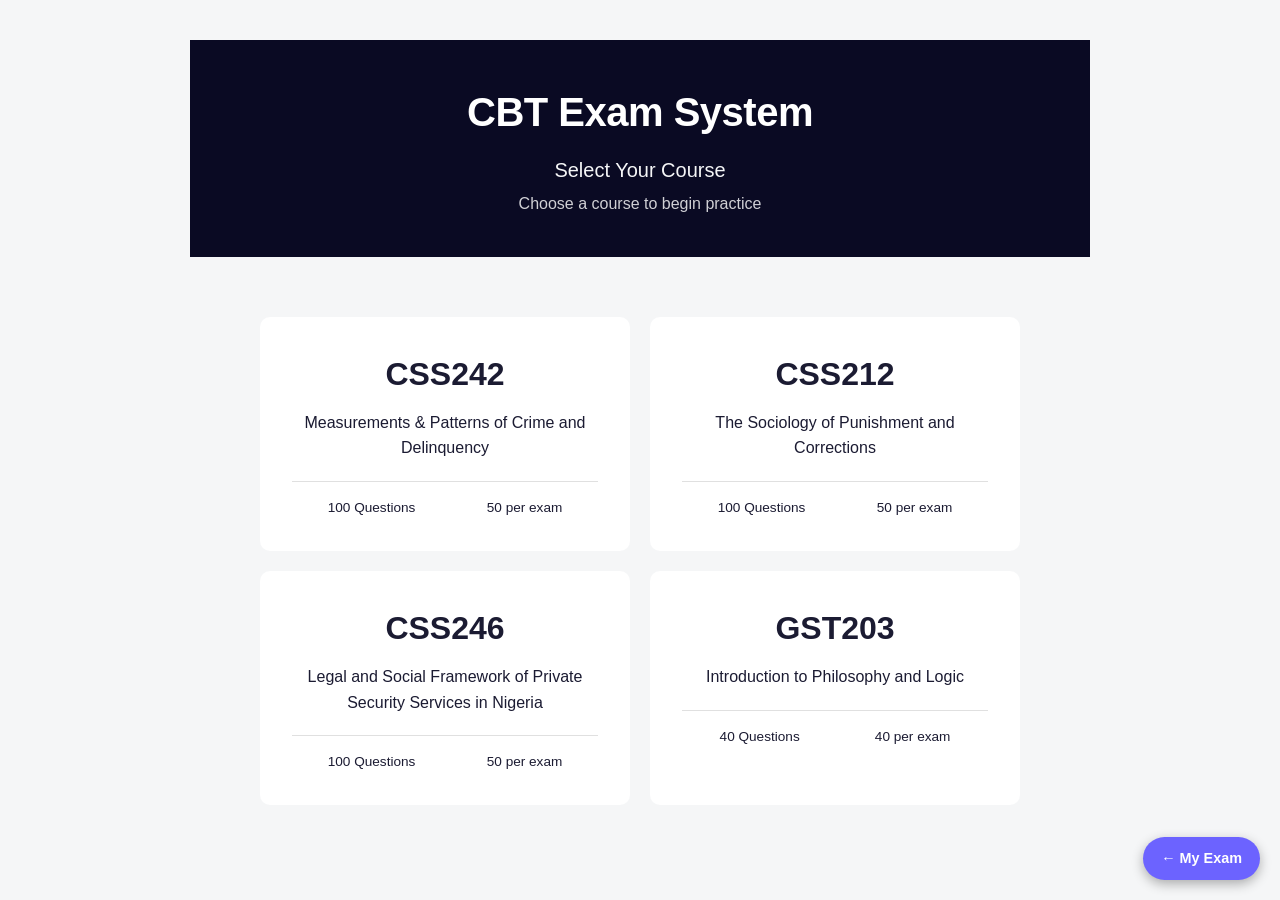
==== FriendExam/index.html @ 6a7817e3 "Add FriendExam subfolder with cross-links" ====
<!DOCTYPE html>
<html lang="en">
<head>
    <meta charset="UTF-8">
    <meta name="viewport" content="width=device-width, initial-scale=1.0">
    <title>CBT Exam System</title>
    <link rel="stylesheet" href="styles.css">
</head>
<body>
    <!-- Course Selection Screen -->
    <div id="courseSelectionScreen" class="screen active">
        <div class="container">
            <div class="header">
                <h1>CBT Exam System</h1>
                <p class="subtitle">Select Your Course</p>
                <p class="course-info">Choose a course to begin practice</p>
            </div>
            
            <div class="course-grid">
                <div class="course-card" data-course="CSS242">
                    <h2>CSS242</h2>
                    <p>Measurements & Patterns of Crime and Delinquency</p>
                    <div class="course-stats">
                        <span>100 Questions</span>
                        <span>50 per exam</span>
                    </div>
                </div>
                <div class="course-card" data-course="CSS212">
                    <h2>CSS212</h2>
                    <p>The Sociology of Punishment and Corrections</p>
                    <div class="course-stats">
                        <span>100 Questions</span>
                        <span>50 per exam</span>
                    </div>
                </div>
                <div class="course-card" data-course="CSS246">
                    <h2>CSS246</h2>
                    <p>Legal and Social Framework of Private Security Services in Nigeria</p>
                    <div class="course-stats">
                        <span>100 Questions</span>
                        <span>50 per exam</span>
                    </div>
                </div>
                <div class="course-card" data-course="GST203">
                    <h2>GST203</h2>
                    <p>Introduction to Philosophy and Logic</p>
                    <div class="course-stats">
                        <span>40 Questions</span>
                        <span>40 per exam</span>
                    </div>
                </div>
            </div>
        </div>
    </div>

    <!-- Registration Screen -->
    <div id="registrationScreen" class="screen">
        <div class="container">
            <div class="header">
                <h1 id="courseTitle">Course</h1>
                <p class="subtitle" id="courseSubtitle">Course Description</p>
                <p class="course-info">Computer-Based Test</p>
            </div>
            
            <div class="card">
                <h2>Student Registration</h2>
                <form id="registrationForm">
                    <div class="form-group">
                        <label for="studentName">Full Name</label>
                        <input type="text" id="studentName" required placeholder="Enter your full name">
                    </div>
                    
                    <div class="form-group">
                        <label for="matricNumber">Matric Number</label>
                        <input type="text" id="matricNumber" required placeholder="Enter your matric number">
                    </div>
                    
                    <button type="submit" class="btn btn-primary">Start Exam</button>
                </form>
                
                <div class="exam-info">
                    <h3>Exam Information</h3>
                    <ul>
                        <li>50 Questions</li>
                        <li>25 Minutes</li>
                        <li>Multiple Choice</li>
                        <li>Random Selection</li>
                    </ul>
                </div>
            </div>
        </div>
    </div>

    <!-- Exam Screen -->
    <div id="examScreen" class="screen">
        <div class="exam-header">
            <div class="student-info">
                <span id="displayName"></span>
                <span id="displayMatric"></span>
            </div>
            <div class="timer-container">
                <span class="timer-label">Time Left:</span>
                <span id="timer" class="timer">25:00</span>
            </div>
        </div>

        <div class="container">
            <div class="progress-bar">
                <div id="progressFill" class="progress-fill"></div>
            </div>
            
            <div class="question-counter">
                Question <span id="currentQuestion">1</span> of <span id="totalQuestions">50</span>
            </div>

            <div class="card question-card">
                <h3 id="questionText" class="question-text"></h3>
                <div id="optionsContainer" class="options-container"></div>
            </div>

            <div class="navigation-buttons">
                <button id="prevBtn" class="btn btn-secondary">← Previous</button>
                <button id="nextBtn" class="btn btn-primary">Next →</button>
                <button id="submitBtn" class="btn btn-success">Submit Exam</button>
            </div>

            <div class="question-grid" id="questionGrid"></div>
        </div>
    </div>

    <!-- Results Screen -->
    <div id="resultsScreen" class="screen">
        <div class="container">
            <div class="card results-card">
                <div class="results-header">
                    <h1>Exam Results</h1>
                    <div class="score-circle">
                        <div class="score-value" id="scorePercentage">0%</div>
                        <div class="score-label">Score</div>
                    </div>
                </div>

                <div class="student-details">
                    <p><strong>Name:</strong> <span id="resultName"></span></p>
                    <p><strong>Matric Number:</strong> <span id="resultMatric"></span></p>
                    <p><strong>Time Taken:</strong> <span id="timeTaken"></span></p>
                </div>

                <div class="results-summary">
                    <div class="result-item">
                        <span class="result-label">Total Questions</span>
                        <span class="result-value" id="totalQuestionsResult">50</span>
                    </div>
                    <div class="result-item correct">
                        <span class="result-label">Correct Answers</span>
                        <span class="result-value" id="correctAnswers">0</span>
                    </div>
                    <div class="result-item wrong">
                        <span class="result-label">Wrong Answers</span>
                        <span class="result-value" id="wrongAnswers">0</span>
                    </div>
                    <div class="result-item">
                        <span class="result-label">Grade</span>
                        <span class="result-value" id="grade">F</span>
                    </div>
                </div>

                <div class="topic-breakdown">
                    <h3>Performance by Topic</h3>
                    <div id="topicBreakdown"></div>
                </div>

                <div class="answer-review">
                    <h3>Answer Review</h3>
                    <div id="answerReview"></div>
                </div>

                <div class="action-buttons">
                    <button id="retakeBtn" class="btn btn-primary">Retake Exam</button>
                </div>
            </div>
        </div>
    </div>

    <!-- Cross-link to Dexam -->
    <div style="position:fixed;bottom:20px;right:20px;z-index:9999;">
        <a href="../index.html" style="display:inline-block;background:#6c63ff;color:#fff;padding:10px 18px;border-radius:25px;text-decoration:none;font-weight:bold;font-size:0.9rem;box-shadow:0 4px 12px rgba(0,0,0,0.3);">&#8592; My Exam</a>
    </div>

    <script src="extracted/CSS242_QUESTIONS_DATABASE.js"></script>
    <script src="extracted/CSS212_QUESTIONS_DATABASE.js"></script>
    <script src="extracted/CSS246_QUESTIONS_DATABASE.js"></script>
    <script src="extracted/GST203_QUESTIONS_DATABASE.js"></script>
    <script src="exam-system.js"></script>
</body>
</html>
---- FriendExam/styles.css ----
* {
    margin: 0;
    padding: 0;
    box-sizing: border-box;
}

:root {
    --primary: #0a0a23;
    --secondary: #1b1b32;
    --accent: #3b3b4f;
    --success: #198754;
    --danger: #dc3545;
    --warning: #ffc107;
    --white: #ffffff;
    --light-gray: #f5f6f7;
    --border: #d0d0d5;
    --text: #1b1b32;
    --text-muted: #858591;
}

body {
    font-family: 'Lato', 'Roboto', -apple-system, BlinkMacSystemFont, 'Segoe UI', sans-serif;
    background: var(--light-gray);
    color: var(--text);
    line-height: 1.6;
    min-height: 100vh;
}

.screen {
    display: none;
    min-height: 100vh;
    padding: 40px 20px;
}

.screen.active {
    display: block;
}

.container {
    max-width: 900px;
    margin: 0 auto;
}

.header {
    text-align: center;
    margin-bottom: 40px;
    padding: 40px 20px;
    background: var(--primary);
    border-radius: 0;
}

.header h1 {
    font-size: 2.5rem;
    font-weight: 700;
    color: var(--white);
    margin-bottom: 10px;
    letter-spacing: -0.5px;
}

.subtitle {
    font-size: 1.25rem;
    color: var(--light-gray);
    margin-bottom: 5px;
    font-weight: 400;
}

.course-info {
    font-size: 1rem;
    color: var(--border);
    font-weight: 300;
}

.card {
    background: var(--white);
    border: 1px solid var(--border);
    padding: 40px;
    margin-bottom: 20px;
    box-shadow: 0 1px 3px rgba(0,0,0,0.1);
}

.card h2 {
    color: var(--primary);
    margin-bottom: 30px;
    font-size: 1.75rem;
    font-weight: 700;
    border-bottom: 3px solid var(--primary);
    padding-bottom: 10px;
}

.form-group {
    margin-bottom: 25px;
}

.form-group label {
    display: block;
    margin-bottom: 8px;
    font-weight: 600;
    color: var(--text);
    font-size: 0.95rem;
    text-transform: uppercase;
    letter-spacing: 0.5px;
}

.form-group input {
    width: 100%;
    padding: 12px 16px;
    border: 2px solid var(--border);
    font-size: 1rem;
    transition: border-color 0.2s;
    background: var(--white);
}

.form-group input:focus {
    outline: none;
    border-color: var(--primary);
}

.btn {
    padding: 14px 32px;
    border: none;
    font-size: 1rem;
    font-weight: 600;
    cursor: pointer;
    transition: all 0.2s;
    text-transform: uppercase;
    letter-spacing: 0.5px;
}

.btn-primary {
    background: var(--primary);
    color: var(--white);
}

.btn-primary:hover {
    background: var(--secondary);
}

.btn-secondary {
    background: var(--accent);
    color: var(--white);
}

.btn-secondary:hover {
    background: var(--secondary);
}

.btn-success {
    background: var(--success);
    color: var(--white);
    display: none;
}

.btn-success:hover {
    background: #157347;
}

.exam-info {
    margin-top: 40px;
    padding-top: 30px;
    border-top: 1px solid var(--border);
}

.exam-info h3 {
    color: var(--text);
    margin-bottom: 20px;
    font-size: 1.25rem;
    font-weight: 700;
}

.exam-info ul {
    list-style: none;
}

.exam-info li {
    padding: 12px 0;
    font-size: 1rem;
    color: var(--text-muted);
    border-bottom: 1px solid var(--light-gray);
}

.exam-info li:last-child {
    border-bottom: none;
}

.exam-header {
    background: var(--white);
    padding: 20px 30px;
    margin-bottom: 20px;
    display: flex;
    justify-content: space-between;
    align-items: center;
    border: 1px solid var(--border);
    flex-wrap: wrap;
    gap: 15px;
}

.student-info {
    display: flex;
    flex-direction: column;
    gap: 5px;
}

.student-info span {
    font-size: 0.9rem;
    color: var(--text-muted);
}

.timer-container {
    display: flex;
    align-items: center;
    gap: 15px;
}

.timer-label {
    font-weight: 600;
    color: var(--text);
    text-transform: uppercase;
    font-size: 0.85rem;
    letter-spacing: 0.5px;
}

.timer {
    font-size: 1.5rem;
    font-weight: 700;
    color: var(--success);
    padding: 10px 20px;
    background: var(--light-gray);
    border: 2px solid var(--success);
    font-family: 'Courier New', monospace;
}

.timer.warning {
    color: var(--warning);
    border-color: var(--warning);
}

.timer.danger {
    color: var(--danger);
    border-color: var(--danger);
}

.progress-bar {
    width: 100%;
    height: 4px;
    background: var(--border);
    margin-bottom: 20px;
}

.progress-fill {
    height: 100%;
    background: var(--primary);
    transition: width 0.3s;
    width: 0%;
}

.question-counter {
    text-align: center;
    font-size: 0.95rem;
    font-weight: 600;
    color: var(--text-muted);
    margin-bottom: 20px;
    text-transform: uppercase;
    letter-spacing: 1px;
}

.question-card {
    min-height: 400px;
}

.question-text {
    font-size: 1.25rem;
    color: var(--text);
    margin-bottom: 30px;
    line-height: 1.8;
    font-weight: 500;
}

.options-container {
    display: flex;
    flex-direction: column;
    gap: 15px;
}

.option {
    padding: 18px 24px;
    border: 2px solid var(--border);
    cursor: pointer;
    transition: all 0.2s;
    background: var(--white);
    font-size: 1rem;
}

.option:hover {
    border-color: var(--primary);
    background: var(--light-gray);
}

.option.selected {
    border-color: var(--primary);
    background: var(--primary);
    color: var(--white);
    font-weight: 600;
}

.navigation-buttons {
    display: flex;
    justify-content: space-between;
    gap: 15px;
    margin-top: 30px;
    flex-wrap: wrap;
}

.question-grid {
    display: grid;
    grid-template-columns: repeat(auto-fill, minmax(50px, 1fr));
    gap: 10px;
    margin-top: 30px;
    padding: 30px;
    background: var(--white);
    border: 1px solid var(--border);
}

.question-number {
    width: 50px;
    height: 50px;
    display: flex;
    align-items: center;
    justify-content: center;
    border: 2px solid var(--border);
    cursor: pointer;
    font-weight: 600;
    transition: all 0.2s;
    background: var(--white);
}

.question-number:hover {
    border-color: var(--primary);
    background: var(--light-gray);
}

.question-number.answered {
    background: var(--success);
    color: var(--white);
    border-color: var(--success);
}

.question-number.current {
    background: var(--primary);
    color: var(--white);
    border-color: var(--primary);
}

.results-card {
    max-width: 900px;
    margin: 0 auto;
}

.results-header {
    text-align: center;
    margin-bottom: 40px;
    padding-bottom: 30px;
    border-bottom: 2px solid var(--border);
}

.results-header h1 {
    color: var(--primary);
    margin-bottom: 30px;
    font-size: 2rem;
    font-weight: 700;
}

.score-circle {
    width: 200px;
    height: 200px;
    margin: 0 auto;
    border: 8px solid var(--primary);
    display: flex;
    flex-direction: column;
    align-items: center;
    justify-content: center;
}

.score-value {
    font-size: 3.5rem;
    font-weight: 700;
    color: var(--primary);
    font-family: 'Courier New', monospace;
}

.score-label {
    font-size: 1rem;
    color: var(--text-muted);
    text-transform: uppercase;
    letter-spacing: 1px;
    font-weight: 600;
}

.student-details {
    background: var(--light-gray);
    padding: 25px;
    margin-bottom: 30px;
    border-left: 4px solid var(--primary);
}

.student-details p {
    margin-bottom: 10px;
    font-size: 1rem;
}

.results-summary {
    display: grid;
    grid-template-columns: repeat(auto-fit, minmax(180px, 1fr));
    gap: 20px;
    margin-bottom: 40px;
}

.result-item {
    padding: 25px;
    background: var(--light-gray);
    text-align: center;
    border: 1px solid var(--border);
}

.result-item.correct {
    border-left: 4px solid var(--success);
}

.result-item.wrong {
    border-left: 4px solid var(--danger);
}

.result-label {
    display: block;
    font-size: 0.85rem;
    color: var(--text-muted);
    margin-bottom: 10px;
    text-transform: uppercase;
    letter-spacing: 0.5px;
    font-weight: 600;
}

.result-value {
    display: block;
    font-size: 2.5rem;
    font-weight: 700;
    color: var(--text);
    font-family: 'Courier New', monospace;
}

.topic-breakdown {
    margin-bottom: 40px;
}

.topic-breakdown h3 {
    margin-bottom: 20px;
    color: var(--primary);
    font-size: 1.5rem;
    font-weight: 700;
    border-bottom: 2px solid var(--primary);
    padding-bottom: 10px;
}

.topic-item {
    padding: 18px 20px;
    background: var(--light-gray);
    margin-bottom: 10px;
    display: flex;
    justify-content: space-between;
    align-items: center;
    border-left: 3px solid var(--primary);
}

.topic-name {
    font-weight: 600;
    color: var(--text);
}

.topic-score {
    font-weight: 700;
    color: var(--primary);
    font-family: 'Courier New', monospace;
}

.answer-review {
    margin-bottom: 40px;
}

.answer-review h3 {
    margin-bottom: 20px;
    color: var(--primary);
    font-size: 1.5rem;
    font-weight: 700;
    border-bottom: 2px solid var(--primary);
    padding-bottom: 10px;
}

.review-item {
    padding: 20px;
    background: var(--light-gray);
    margin-bottom: 20px;
    border-left: 4px solid var(--border);
}

.review-item.correct {
    border-left-color: var(--success);
}

.review-item.wrong {
    border-left-color: var(--danger);
}

.review-question {
    font-weight: 600;
    margin-bottom: 15px;
    color: var(--text);
    line-height: 1.6;
}

.review-answer {
    font-size: 0.95rem;
    color: var(--text-muted);
    margin-bottom: 8px;
    padding: 8px 0;
}

.review-answer.correct-answer {
    color: var(--success);
    font-weight: 600;
}

.review-answer.wrong-answer {
    color: var(--danger);
}

.action-buttons {
    display: flex;
    justify-content: center;
    gap: 20px;
    margin-top: 40px;
}

@media (max-width: 768px) {
    .header h1 {
        font-size: 2rem;
    }
    
    .card {
        padding: 25px;
    }
    
    .question-text {
        font-size: 1.1rem;
    }
    
    .exam-header {
        flex-direction: column;
        text-align: center;
    }
    
    .navigation-buttons {
        flex-direction: column;
    }
    
    .btn {
        width: 100%;
    }
    
    .question-grid {
        grid-template-columns: repeat(auto-fill, minmax(45px, 1fr));
        padding: 20px;
    }
    
    .question-number {
        width: 45px;
        height: 45px;
    }
    
    .score-circle {
        width: 160px;
        height: 160px;
    }
    
    .score-value {
        font-size: 3rem;
    }
    
    .results-summary {
        grid-template-columns: repeat(2, 1fr);
    }
}

@media (max-width: 480px) {
    .screen {
        padding: 20px 10px;
    }
    
    .header {
        padding: 30px 15px;
    }
    
    .header h1 {
        font-size: 1.75rem;
    }
    
    .card {
        padding: 20px;
    }
    
    .timer {
        font-size: 1.25rem;
        padding: 8px 16px;
    }
}
.explanation {
    background-color: #f8f9fa;
    border-left: 4px solid var(--primary-color);
    padding: 10px;
    margin: 10px 0;
    font-style: italic;
    color: #495057;
}

.review-item .explanation {
    font-size: 0.9rem;
    line-height: 1.4;
}

.course-grid {
    display: grid;
    grid-template-columns: repeat(auto-fit, minmax(280px, 1fr));
    gap: 20px;
    padding: 20px;
    max-width: 800px;
    margin: 0 auto;
}

.course-card {
    background: white;
    border-radius: 10px;
    padding: 30px;
    text-align: center;
    cursor: pointer;
    transition: all 0.3s ease;
    border: 2px solid transparent;
}

.course-card:hover {
    transform: translateY(-5px);
    box-shadow: 0 10px 30px rgba(0,0,0,0.2);
    border-color: var(--primary-color);
}

.course-card h2 {
    color: var(--primary-color);
    font-size: 2rem;
    margin-bottom: 10px;
}

.course-card p {
    color: var(--text-secondary);
    margin-bottom: 20px;
}

.course-stats {
    display: flex;
    justify-content: space-around;
    padding-top: 15px;
    border-top: 1px solid #e0e0e0;
}

.course-stats span {
    font-size: 0.85rem;
    color: var(--text-secondary);
    font-weight: 500;
}


/* Study Mode Styles */
.correct-answer {
    background: linear-gradient(135deg, #667eea 0%, #764ba2 100%) !important;
    color: white !important;
    font-weight: bold;
    border: 2px solid #4CAF50 !important;
}

.explanation-box {
    margin-top: 30px;
    padding: 20px;
    background: linear-gradient(135deg, #f5f7fa 0%, #c3cfe2 100%);
    border-left: 4px solid #667eea;
    border-radius: 8px;
}

.explanation-box h4 {
    color: #667eea;
    margin-top: 0;
    margin-bottom: 10px;
    font-size: 1.1rem;
}

.explanation-box p {
    color: #2c3e50;
    line-height: 1.6;
    margin: 0;
}

.course-grid {
    display: grid;
    grid-template-columns: repeat(auto-fit, minmax(250px, 1fr));
    gap: 20px;
    margin-top: 30px;
}

/* Topic Selection Styles */
.topics-grid {
    display: grid;
    grid-template-columns: repeat(auto-fit, minmax(280px, 1fr));
    gap: 20px;
    margin-top: 30px;
}

.topic-card {
    background: white;
    border-radius: 12px;
    padding: 25px;
    cursor: pointer;
    transition: all 0.3s ease;
    border: 2px solid #e0e0e0;
    text-align: center;
}

.topic-card:hover {
    transform: translateY(-5px);
    box-shadow: 0 8px 20px rgba(0, 0, 0, 0.15);
    border-color: var(--primary-color);
}

.topic-icon {
    font-size: 3rem;
    margin-bottom: 15px;
    display: block;
}

.topic-card h3 {
    color: var(--primary-color);
    margin-bottom: 10px;
    font-size: 1.1rem;
}

.topic-card p {
    color: var(--text-secondary);
    font-size: 0.9rem;
    margin: 0;
}

/* Topic Explanation Styles */
#topicExplanationContent {
    line-height: 1.8;
}

#topicExplanationContent h3 {
    color: var(--primary-color);
    margin-top: 25px;
    margin-bottom: 15px;
    font-size: 1.4rem;
}

#topicExplanationContent h4 {
    color: var(--secondary-color);
    margin-top: 20px;
    margin-bottom: 10px;
    font-size: 1.1rem;
}

#topicExplanationContent h5 {
    color: #555;
    margin-top: 15px;
    margin-bottom: 8px;
    font-size: 1rem;
}

#topicExplanationContent ul, 
#topicExplanationContent ol {
    margin-left: 25px;
    margin-bottom: 15px;
}

#topicExplanationContent li {
    margin-bottom: 8px;
}

#topicExplanationContent p {
    margin-bottom: 12px;
}

#topicExplanationContent strong {
    color: var(--primary-color);
}

#topicExplanationContent code {
    background: #f5f5f5;
    padding: 2px 6px;
    border-radius: 3px;
    font-family: 'Courier New', monospace;
}

/* Responsive adjustments */
@media (max-width: 768px) {
    .topics-grid {
        grid-template-columns: 1fr;
    }
    
    .topic-card {
        padding: 20px;
    }
}

/* Enhanced Study Mode Styles */
.correct-answer {
    background: linear-gradient(135deg, #667eea 0%, #764ba2 100%) !important;
    color: white !important;
    border: 3px solid #4CAF50 !important;
    font-weight: bold;
    box-shadow: 0 4px 15px rgba(102, 126, 234, 0.4);
    padding-left: 50px !important;
    position: relative;
}

.correct-answer::before {
    content: '✓';
    position: absolute;
    left: 15px;
    font-size: 1.5rem;
    font-weight: bold;
    color: #4CAF50;
}

.correct-answer:hover {
    transform: translateY(-2px);
    box-shadow: 0 6px 20px rgba(102, 126, 234, 0.5);
}

.explanation-box {
    margin-top: 30px;
    padding: 25px;
    background: linear-gradient(135deg, #f5f7fa 0%, #c3cfe2 100%);
    border-radius: 12px;
    border-left: 5px solid #667eea;
    box-shadow: 0 4px 15px rgba(0, 0, 0, 0.1);
}

.explanation-box h4 {
    color: #667eea;
    margin-top: 0;
    margin-bottom: 15px;
    font-size: 1.2rem;
    display: flex;
    align-items: center;
    gap: 10px;
}

.explanation-box strong {
    color: #764ba2;
    display: block;
    margin-top: 15px;
    margin-bottom: 5px;
}

.explanation-box p, .explanation-box div {
    color: #2c3e50;
    line-height: 1.8;
}
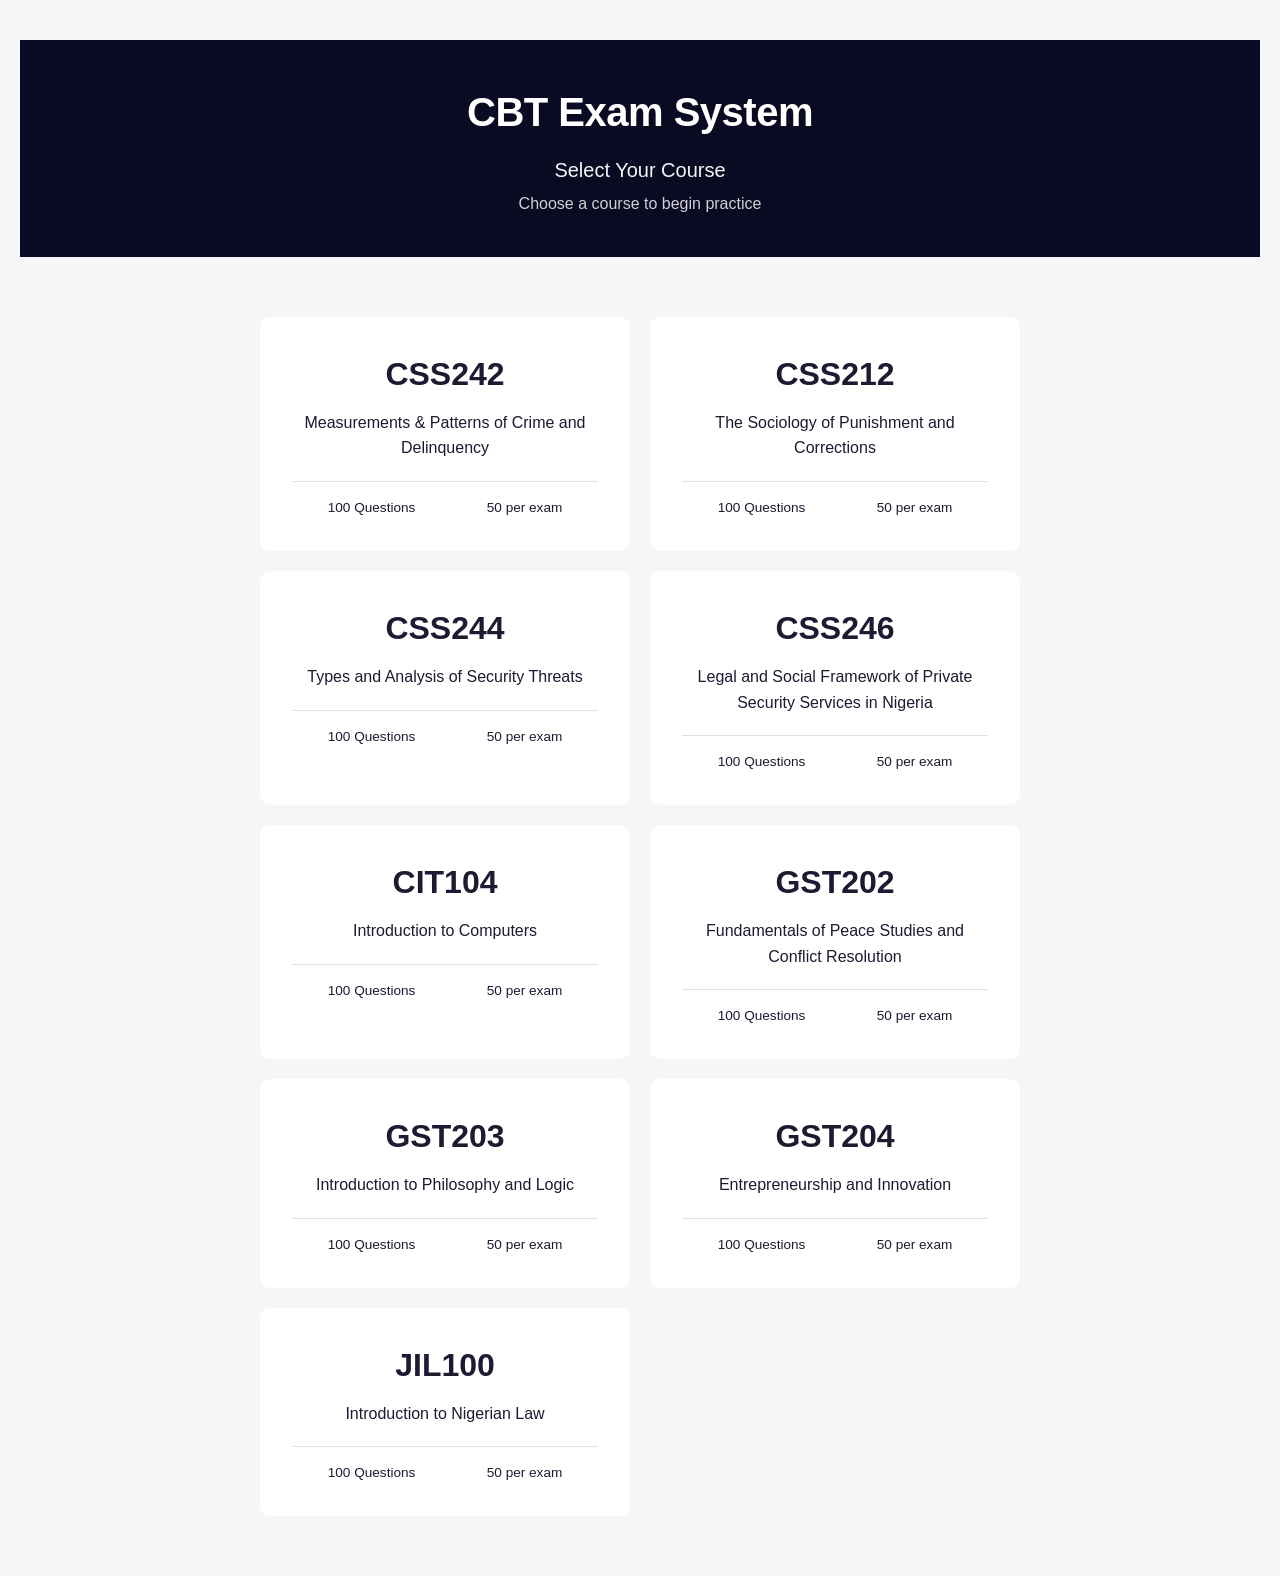
==== commit 249daf97: "Rebuild FriendExam - full Dexam clone with all 9 courses, explanations, topic breakdown" ====
--- a/FriendExam/index.html
+++ b/FriendExam/index.html
@@ -7,19 +7,19 @@
     <link rel="stylesheet" href="styles.css">
 </head>
 <body>
+
     <!-- Course Selection Screen -->
     <div id="courseSelectionScreen" class="screen active">
-        <div class="container">
-            <div class="header">
-                <h1>CBT Exam System</h1>
-                <p class="subtitle">Select Your Course</p>
-                <p class="course-info">Choose a course to begin practice</p>
-            </div>
-            
+        <div class="header">
+            <h1>CBT Exam System</h1>
+            <p class="subtitle">Select Your Course</p>
+            <p class="course-info">Choose a course to begin practice</p>
+        </div>
+        <div class="container">
             <div class="course-grid">
                 <div class="course-card" data-course="CSS242">
                     <h2>CSS242</h2>
-                    <p>Measurements & Patterns of Crime and Delinquency</p>
+                    <p>Measurements &amp; Patterns of Crime and Delinquency</p>
                     <div class="course-stats">
                         <span>100 Questions</span>
                         <span>50 per exam</span>
@@ -33,6 +33,14 @@
                         <span>50 per exam</span>
                     </div>
                 </div>
+                <div class="course-card" data-course="CSS244">
+                    <h2>CSS244</h2>
+                    <p>Types and Analysis of Security Threats</p>
+                    <div class="course-stats">
+                        <span>100 Questions</span>
+                        <span>50 per exam</span>
+                    </div>
+                </div>
                 <div class="course-card" data-course="CSS246">
                     <h2>CSS246</h2>
                     <p>Legal and Social Framework of Private Security Services in Nigeria</p>
@@ -41,12 +49,44 @@
                         <span>50 per exam</span>
                     </div>
                 </div>
+                <div class="course-card" data-course="CIT104">
+                    <h2>CIT104</h2>
+                    <p>Introduction to Computers</p>
+                    <div class="course-stats">
+                        <span>100 Questions</span>
+                        <span>50 per exam</span>
+                    </div>
+                </div>
+                <div class="course-card" data-course="GST202">
+                    <h2>GST202</h2>
+                    <p>Fundamentals of Peace Studies and Conflict Resolution</p>
+                    <div class="course-stats">
+                        <span>100 Questions</span>
+                        <span>50 per exam</span>
+                    </div>
+                </div>
                 <div class="course-card" data-course="GST203">
                     <h2>GST203</h2>
                     <p>Introduction to Philosophy and Logic</p>
                     <div class="course-stats">
-                        <span>40 Questions</span>
-                        <span>40 per exam</span>
+                        <span>100 Questions</span>
+                        <span>50 per exam</span>
+                    </div>
+                </div>
+                <div class="course-card" data-course="GST204">
+                    <h2>GST204</h2>
+                    <p>Entrepreneurship and Innovation</p>
+                    <div class="course-stats">
+                        <span>100 Questions</span>
+                        <span>50 per exam</span>
+                    </div>
+                </div>
+                <div class="course-card" data-course="JIL100">
+                    <h2>JIL100</h2>
+                    <p>Introduction to Nigerian Law</p>
+                    <div class="course-stats">
+                        <span>100 Questions</span>
+                        <span>50 per exam</span>
                     </div>
                 </div>
             </div>
@@ -55,13 +95,12 @@
 
     <!-- Registration Screen -->
     <div id="registrationScreen" class="screen">
-        <div class="container">
-            <div class="header">
-                <h1 id="courseTitle">Course</h1>
-                <p class="subtitle" id="courseSubtitle">Course Description</p>
-                <p class="course-info">Computer-Based Test</p>
-            </div>
-            
+        <div class="header">
+            <h1 id="courseTitle">Course</h1>
+            <p class="subtitle" id="courseSubtitle">Course Description</p>
+            <p class="course-info">Computer-Based Test</p>
+        </div>
+        <div class="container">
             <div class="card">
                 <h2>Student Registration</h2>
                 <form id="registrationForm">
@@ -69,15 +108,13 @@
                         <label for="studentName">Full Name</label>
                         <input type="text" id="studentName" required placeholder="Enter your full name">
                     </div>
-                    
                     <div class="form-group">
                         <label for="matricNumber">Matric Number</label>
                         <input type="text" id="matricNumber" required placeholder="Enter your matric number">
                     </div>
-                    
                     <button type="submit" class="btn btn-primary">Start Exam</button>
+                    <button type="button" id="backToCourseBtn" class="btn btn-secondary" style="margin-left:15px;">← Back</button>
                 </form>
-                
                 <div class="exam-info">
                     <h3>Exam Information</h3>
                     <ul>
@@ -103,27 +140,22 @@
                 <span id="timer" class="timer">25:00</span>
             </div>
         </div>
-
         <div class="container">
             <div class="progress-bar">
                 <div id="progressFill" class="progress-fill"></div>
             </div>
-            
             <div class="question-counter">
                 Question <span id="currentQuestion">1</span> of <span id="totalQuestions">50</span>
             </div>
-
             <div class="card question-card">
                 <h3 id="questionText" class="question-text"></h3>
                 <div id="optionsContainer" class="options-container"></div>
             </div>
-
             <div class="navigation-buttons">
                 <button id="prevBtn" class="btn btn-secondary">← Previous</button>
                 <button id="nextBtn" class="btn btn-primary">Next →</button>
                 <button id="submitBtn" class="btn btn-success">Submit Exam</button>
             </div>
-
             <div class="question-grid" id="questionGrid"></div>
         </div>
     </div>
@@ -139,13 +171,11 @@
                         <div class="score-label">Score</div>
                     </div>
                 </div>
-
                 <div class="student-details">
                     <p><strong>Name:</strong> <span id="resultName"></span></p>
                     <p><strong>Matric Number:</strong> <span id="resultMatric"></span></p>
                     <p><strong>Time Taken:</strong> <span id="timeTaken"></span></p>
                 </div>
-
                 <div class="results-summary">
                     <div class="result-item">
                         <span class="result-label">Total Questions</span>
@@ -164,33 +194,31 @@
                         <span class="result-value" id="grade">F</span>
                     </div>
                 </div>
-
                 <div class="topic-breakdown">
                     <h3>Performance by Topic</h3>
                     <div id="topicBreakdown"></div>
                 </div>
-
                 <div class="answer-review">
                     <h3>Answer Review</h3>
                     <div id="answerReview"></div>
                 </div>
-
                 <div class="action-buttons">
                     <button id="retakeBtn" class="btn btn-primary">Retake Exam</button>
-                </div>
-            </div>
-        </div>
-    </div>
-
-    <!-- Cross-link to Dexam -->
-    <div style="position:fixed;bottom:20px;right:20px;z-index:9999;">
-        <a href="../index.html" style="display:inline-block;background:#6c63ff;color:#fff;padding:10px 18px;border-radius:25px;text-decoration:none;font-weight:bold;font-size:0.9rem;box-shadow:0 4px 12px rgba(0,0,0,0.3);">&#8592; My Exam</a>
+                    <button id="newCourseBtn" class="btn btn-secondary">Choose Another Course</button>
+                </div>
+            </div>
+        </div>
     </div>
 
     <script src="extracted/CSS242_QUESTIONS_DATABASE.js"></script>
     <script src="extracted/CSS212_QUESTIONS_DATABASE.js"></script>
+    <script src="extracted/CSS244_QUESTIONS_DATABASE.js"></script>
     <script src="extracted/CSS246_QUESTIONS_DATABASE.js"></script>
+    <script src="extracted/CIT104_QUESTIONS_DATABASE.js"></script>
+    <script src="extracted/GST202_QUESTIONS_DATABASE.js"></script>
     <script src="extracted/GST203_QUESTIONS_DATABASE.js"></script>
+    <script src="extracted/GST204_QUESTIONS_DATABASE.js"></script>
+    <script src="extracted/JIL100_QUESTIONS_DATABASE.js"></script>
     <script src="exam-system.js"></script>
 </body>
 </html>
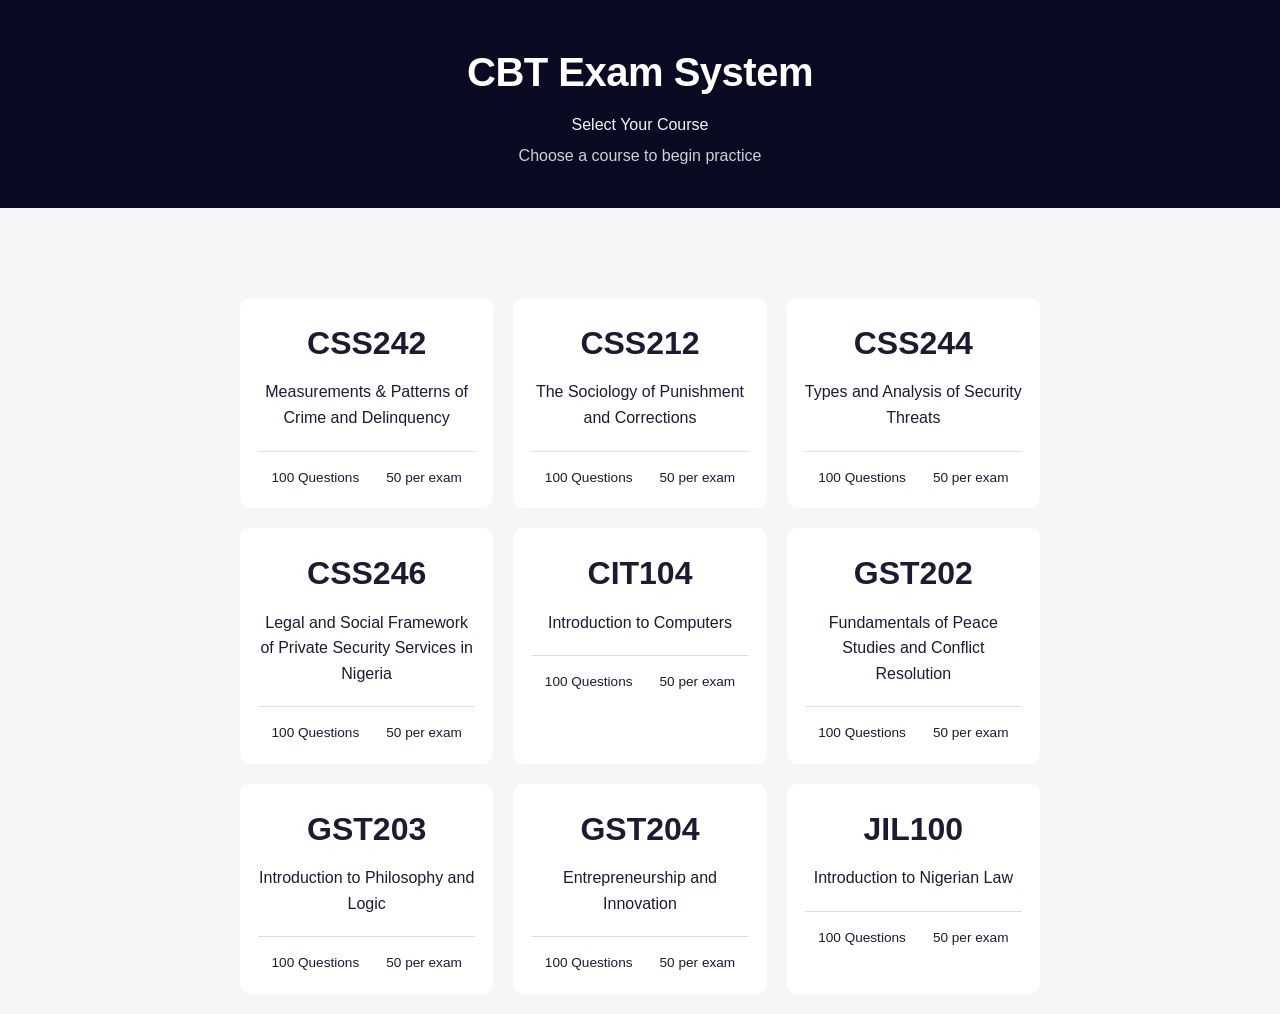
==== commit bf7748d4: "Make FriendExam mobile-first: fluid base styles, min-width breakpoints, touch targets, sticky exam h" ====
--- a/FriendExam/index.html
+++ b/FriendExam/index.html
@@ -112,8 +112,10 @@
                         <label for="matricNumber">Matric Number</label>
                         <input type="text" id="matricNumber" required placeholder="Enter your matric number">
                     </div>
-                    <button type="submit" class="btn btn-primary">Start Exam</button>
-                    <button type="button" id="backToCourseBtn" class="btn btn-secondary" style="margin-left:15px;">← Back</button>
+                    <div style="display:flex;flex-direction:column;gap:10px;">
+                        <button type="submit" class="btn btn-primary" style="width:100%;">Start Exam</button>
+                        <button type="button" id="backToCourseBtn" class="btn btn-secondary" style="width:100%;">← Back</button>
+                    </div>
                 </form>
                 <div class="exam-info">
                     <h3>Exam Information</h3>
--- a/FriendExam/styles.css
+++ b/FriendExam/styles.css
@@ -29,7 +29,7 @@
 .screen {
     display: none;
     min-height: 100vh;
-    padding: 40px 20px;
+    padding: 0;
 }
 
 .screen.active {
@@ -39,26 +39,27 @@
 .container {
     max-width: 900px;
     margin: 0 auto;
+    padding: 15px;
 }
 
 .header {
     text-align: center;
-    margin-bottom: 40px;
-    padding: 40px 20px;
+    margin-bottom: 20px;
+    padding: 24px 16px;
     background: var(--primary);
     border-radius: 0;
 }
 
 .header h1 {
-    font-size: 2.5rem;
+    font-size: 1.6rem;
     font-weight: 700;
     color: var(--white);
-    margin-bottom: 10px;
+    margin-bottom: 8px;
     letter-spacing: -0.5px;
 }
 
 .subtitle {
-    font-size: 1.25rem;
+    font-size: 1rem;
     color: var(--light-gray);
     margin-bottom: 5px;
     font-weight: 400;
@@ -73,15 +74,15 @@
 .card {
     background: var(--white);
     border: 1px solid var(--border);
-    padding: 40px;
-    margin-bottom: 20px;
+    padding: 20px 16px;
+    margin-bottom: 16px;
     box-shadow: 0 1px 3px rgba(0,0,0,0.1);
 }
 
 .card h2 {
     color: var(--primary);
-    margin-bottom: 30px;
-    font-size: 1.75rem;
+    margin-bottom: 20px;
+    font-size: 1.3rem;
     font-weight: 700;
     border-bottom: 3px solid var(--primary);
     padding-bottom: 10px;
@@ -103,11 +104,13 @@
 
 .form-group input {
     width: 100%;
-    padding: 12px 16px;
+    padding: 14px 16px;
     border: 2px solid var(--border);
-    font-size: 1rem;
+    font-size: 16px;
     transition: border-color 0.2s;
     background: var(--white);
+    -webkit-appearance: none;
+    border-radius: 0;
 }
 
 .form-group input:focus {
@@ -116,7 +119,7 @@
 }
 
 .btn {
-    padding: 14px 32px;
+    padding: 14px 20px;
     border: none;
     font-size: 1rem;
     font-weight: 600;
@@ -124,6 +127,8 @@
     transition: all 0.2s;
     text-transform: uppercase;
     letter-spacing: 0.5px;
+    touch-action: manipulation;
+    -webkit-tap-highlight-color: transparent;
 }
 
 .btn-primary {
@@ -184,14 +189,17 @@
 
 .exam-header {
     background: var(--white);
-    padding: 20px 30px;
-    margin-bottom: 20px;
+    padding: 12px 16px;
+    margin-bottom: 0;
     display: flex;
     justify-content: space-between;
     align-items: center;
-    border: 1px solid var(--border);
+    border-bottom: 1px solid var(--border);
     flex-wrap: wrap;
-    gap: 15px;
+    gap: 8px;
+    position: sticky;
+    top: 0;
+    z-index: 100;
 }
 
 .student-info {
@@ -220,10 +228,10 @@
 }
 
 .timer {
-    font-size: 1.5rem;
+    font-size: 1.3rem;
     font-weight: 700;
     color: var(--success);
-    padding: 10px 20px;
+    padding: 8px 14px;
     background: var(--light-gray);
     border: 2px solid var(--success);
     font-family: 'Courier New', monospace;
@@ -264,14 +272,14 @@
 }
 
 .question-card {
-    min-height: 400px;
+    min-height: auto;
 }
 
 .question-text {
-    font-size: 1.25rem;
+    font-size: 1rem;
     color: var(--text);
-    margin-bottom: 30px;
-    line-height: 1.8;
+    margin-bottom: 20px;
+    line-height: 1.7;
     font-weight: 500;
 }
 
@@ -282,12 +290,15 @@
 }
 
 .option {
-    padding: 18px 24px;
+    padding: 14px 16px;
     border: 2px solid var(--border);
     cursor: pointer;
     transition: all 0.2s;
     background: var(--white);
-    font-size: 1rem;
+    font-size: 0.95rem;
+    touch-action: manipulation;
+    -webkit-tap-highlight-color: transparent;
+    line-height: 1.5;
 }
 
 .option:hover {
@@ -305,32 +316,34 @@
 .navigation-buttons {
     display: flex;
     justify-content: space-between;
-    gap: 15px;
-    margin-top: 30px;
+    gap: 10px;
+    margin-top: 16px;
     flex-wrap: wrap;
 }
 
 .question-grid {
     display: grid;
-    grid-template-columns: repeat(auto-fill, minmax(50px, 1fr));
-    gap: 10px;
-    margin-top: 30px;
-    padding: 30px;
+    grid-template-columns: repeat(auto-fill, minmax(42px, 1fr));
+    gap: 8px;
+    margin-top: 16px;
+    padding: 16px;
     background: var(--white);
     border: 1px solid var(--border);
 }
 
 .question-number {
-    width: 50px;
-    height: 50px;
+    width: 42px;
+    height: 42px;
     display: flex;
     align-items: center;
     justify-content: center;
     border: 2px solid var(--border);
     cursor: pointer;
     font-weight: 600;
+    font-size: 0.85rem;
     transition: all 0.2s;
     background: var(--white);
+    touch-action: manipulation;
 }
 
 .question-number:hover {
@@ -370,10 +383,10 @@
 }
 
 .score-circle {
-    width: 200px;
-    height: 200px;
+    width: 150px;
+    height: 150px;
     margin: 0 auto;
-    border: 8px solid var(--primary);
+    border: 6px solid var(--primary);
     display: flex;
     flex-direction: column;
     align-items: center;
@@ -381,7 +394,7 @@
 }
 
 .score-value {
-    font-size: 3.5rem;
+    font-size: 2.5rem;
     font-weight: 700;
     color: var(--primary);
     font-family: 'Courier New', monospace;
@@ -409,13 +422,13 @@
 
 .results-summary {
     display: grid;
-    grid-template-columns: repeat(auto-fit, minmax(180px, 1fr));
-    gap: 20px;
-    margin-bottom: 40px;
+    grid-template-columns: repeat(2, 1fr);
+    gap: 12px;
+    margin-bottom: 24px;
 }
 
 .result-item {
-    padding: 25px;
+    padding: 16px 12px;
     background: var(--light-gray);
     text-align: center;
     border: 1px solid var(--border);
@@ -441,7 +454,7 @@
 
 .result-value {
     display: block;
-    font-size: 2.5rem;
+    font-size: 1.8rem;
     font-weight: 700;
     color: var(--text);
     font-family: 'Courier New', monospace;
@@ -534,82 +547,42 @@
 
 .action-buttons {
     display: flex;
-    justify-content: center;
-    gap: 20px;
-    margin-top: 40px;
-}
-
-@media (max-width: 768px) {
-    .header h1 {
-        font-size: 2rem;
-    }
-    
-    .card {
-        padding: 25px;
-    }
-    
-    .question-text {
-        font-size: 1.1rem;
-    }
-    
-    .exam-header {
-        flex-direction: column;
-        text-align: center;
-    }
-    
-    .navigation-buttons {
-        flex-direction: column;
-    }
-    
-    .btn {
-        width: 100%;
-    }
-    
-    .question-grid {
-        grid-template-columns: repeat(auto-fill, minmax(45px, 1fr));
-        padding: 20px;
-    }
-    
-    .question-number {
-        width: 45px;
-        height: 45px;
-    }
-    
-    .score-circle {
-        width: 160px;
-        height: 160px;
-    }
-    
-    .score-value {
-        font-size: 3rem;
-    }
-    
-    .results-summary {
-        grid-template-columns: repeat(2, 1fr);
-    }
-}
-
-@media (max-width: 480px) {
-    .screen {
-        padding: 20px 10px;
-    }
-    
-    .header {
-        padding: 30px 15px;
-    }
-    
-    .header h1 {
-        font-size: 1.75rem;
-    }
-    
-    .card {
-        padding: 20px;
-    }
-    
-    .timer {
-        font-size: 1.25rem;
-        padding: 8px 16px;
-    }
+    flex-direction: column;
+    gap: 12px;
+    margin-top: 24px;
+}
+
+@media (min-width: 480px) {
+    .header h1 { font-size: 2rem; }
+    .header { padding: 32px 20px; }
+    .card { padding: 28px 24px; }
+    .course-grid { grid-template-columns: repeat(2, 1fr); gap: 16px; }
+    .question-text { font-size: 1.1rem; }
+    .score-circle { width: 170px; height: 170px; }
+    .score-value { font-size: 3rem; }
+    .action-buttons { flex-direction: row; justify-content: center; }
+}
+
+@media (min-width: 768px) {
+    .header h1 { font-size: 2.5rem; }
+    .header { padding: 40px 20px; margin-bottom: 40px; }
+    .card { padding: 40px; }
+    .card h2 { font-size: 1.75rem; margin-bottom: 30px; }
+    .course-grid { grid-template-columns: repeat(auto-fit, minmax(280px, 1fr)); gap: 20px; }
+    .course-card { padding: 30px; }
+    .question-text { font-size: 1.25rem; margin-bottom: 30px; }
+    .option { padding: 18px 24px; font-size: 1rem; }
+    .navigation-buttons { margin-top: 30px; gap: 15px; }
+    .question-grid { grid-template-columns: repeat(auto-fill, minmax(50px, 1fr)); gap: 10px; padding: 30px; margin-top: 30px; }
+    .question-number { width: 50px; height: 50px; font-size: 1rem; }
+    .score-circle { width: 200px; height: 200px; border-width: 8px; }
+    .score-value { font-size: 3.5rem; }
+    .results-summary { grid-template-columns: repeat(auto-fit, minmax(180px, 1fr)); gap: 20px; margin-bottom: 40px; }
+    .result-item { padding: 25px; }
+    .result-value { font-size: 2.5rem; }
+    .exam-header { padding: 20px 30px; gap: 15px; }
+    .timer { font-size: 1.5rem; padding: 10px 20px; }
+    .container { padding: 20px; }
 }
 .explanation {
     background-color: #f8f9fa;
@@ -627,9 +600,9 @@
 
 .course-grid {
     display: grid;
-    grid-template-columns: repeat(auto-fit, minmax(280px, 1fr));
-    gap: 20px;
-    padding: 20px;
+    grid-template-columns: 1fr;
+    gap: 12px;
+    padding: 0;
     max-width: 800px;
     margin: 0 auto;
 }
@@ -637,11 +610,12 @@
 .course-card {
     background: white;
     border-radius: 10px;
-    padding: 30px;
+    padding: 18px 16px;
     text-align: center;
     cursor: pointer;
     transition: all 0.3s ease;
     border: 2px solid transparent;
+    touch-action: manipulation;
 }
 
 .course-card:hover {
